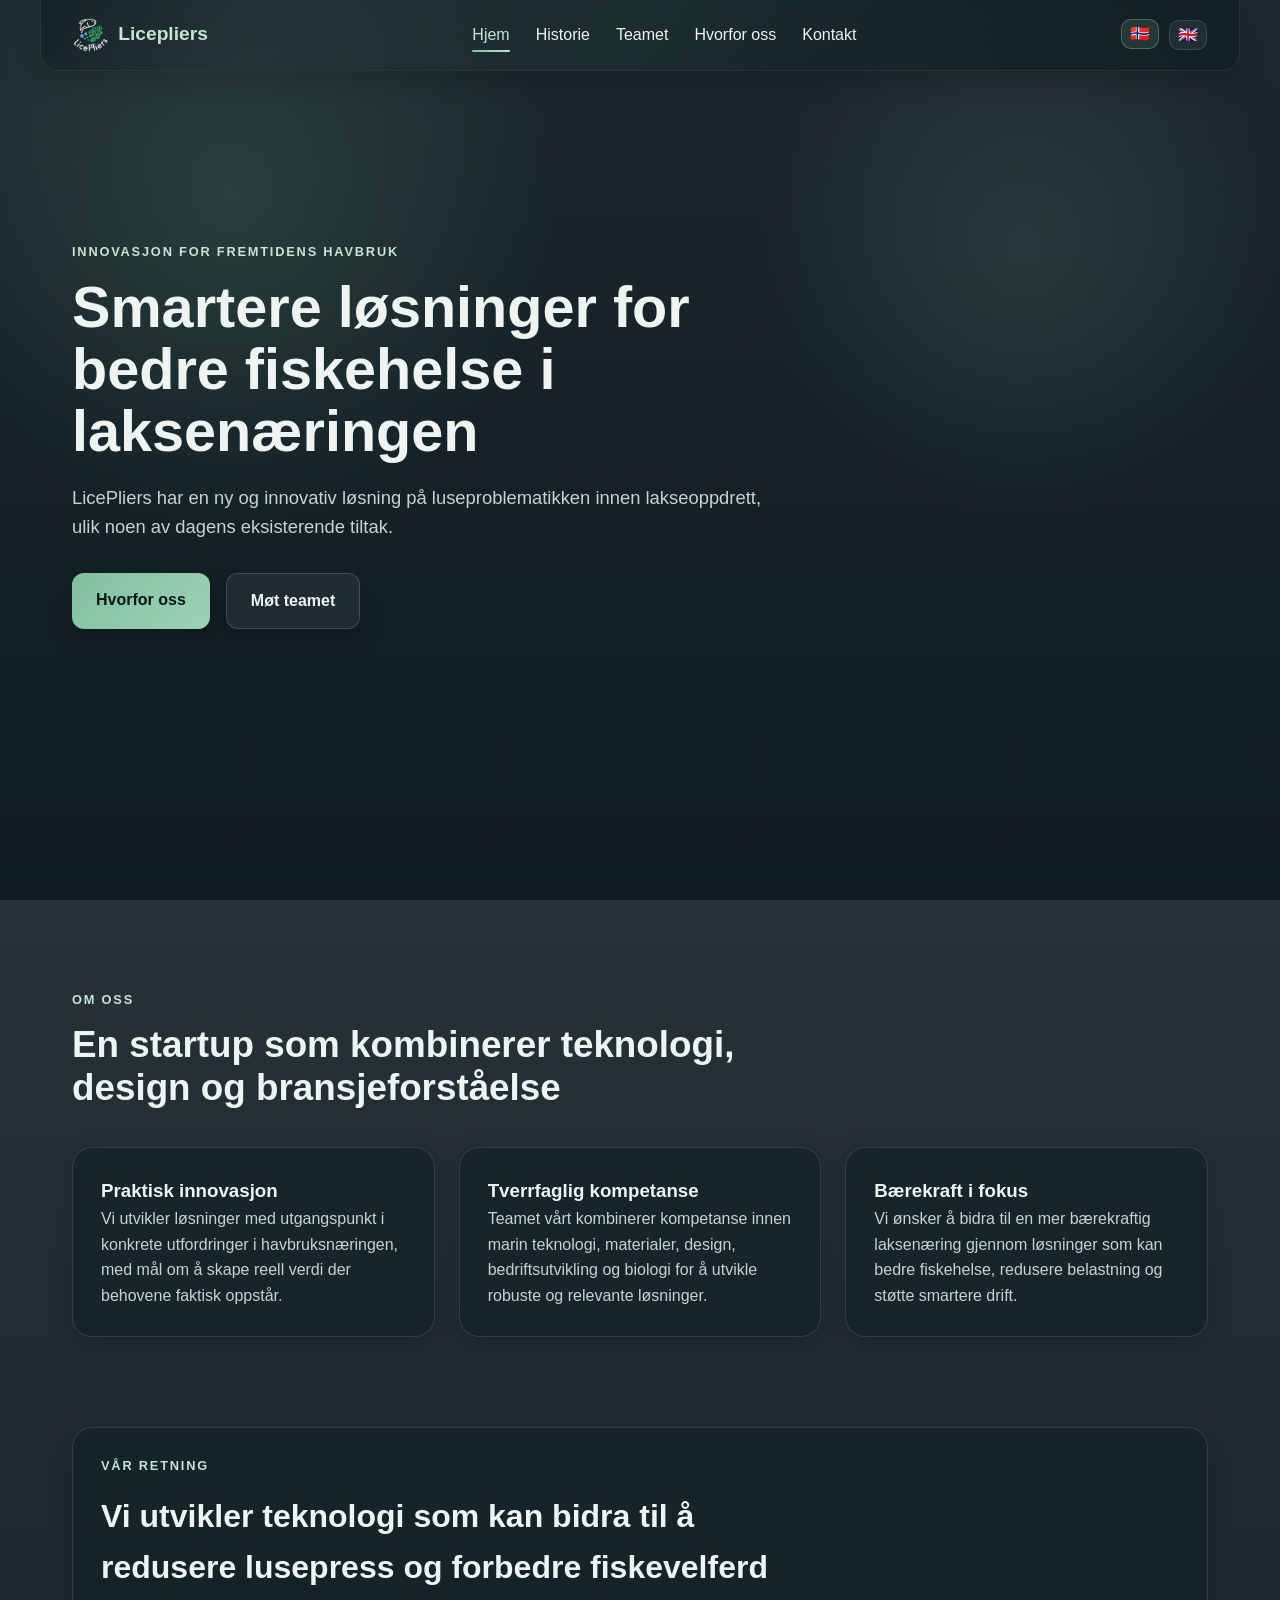
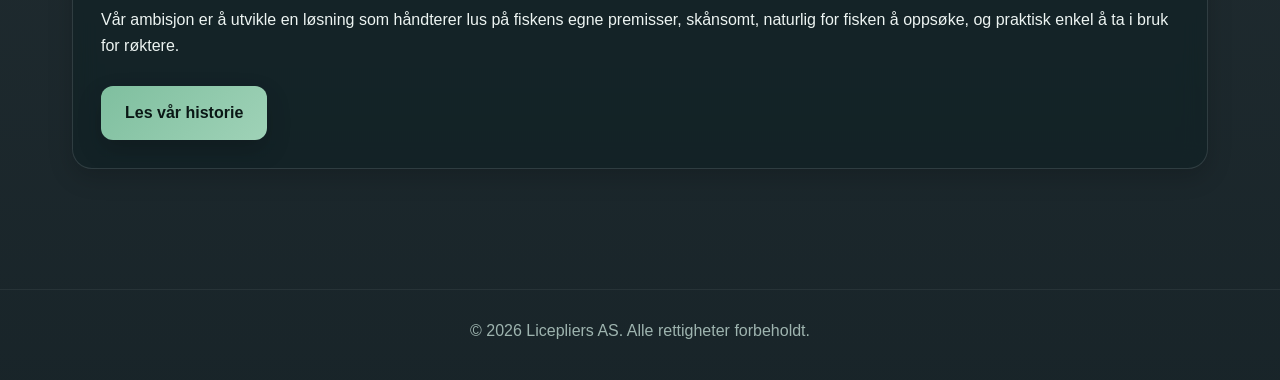
==== index.html @ d4cb088f "Add files via upload" ====
<!DOCTYPE html>
<html lang="no">
<head>
  <meta charset="UTF-8">
  <meta name="viewport" content="width=device-width, initial-scale=1.0">
  <title>LicePliers | Innovasjon i laksenæringen</title>
  <link rel="stylesheet" href="css/base.css">
  <link rel="stylesheet" href="css/navbar.css">
  <link rel="stylesheet" href="css/components.css">
  <link rel="stylesheet" href="css/pages.css">
  <link rel="stylesheet" href="css/responsive.css">
</head>
<body>
  <header class="hero">
    <nav class="navbar">
      <div class="logo">
        <img src="../bilder/LicePlies_white.png" alt="Licepliers logo">
        <span>Licepliers</span>
      </div>

      <ul class="nav-links">
        <li><a href="index.html" class="active" data-i18n="nav.home">Hjem</a></li>
        <li><a href="historie.html" data-i18n="nav.history">Historie</a></li>
        <li><a href="teamet.html" data-i18n="nav.team">Teamet</a></li>
        <li><a href="hvorfor-oss.html" data-i18n="nav.why">Hvorfor oss</a></li>
        <li><a href="kontakt.html" data-i18n="nav.contact">Kontakt</a></li>
      </ul>

      <div class="language-switch">
        <button type="button" class="lang-btn" data-lang="no" aria-label="Velg norsk">🇳🇴</button>
        <button type="button" class="lang-btn" data-lang="en" aria-label="Choose English">🇬🇧</button>
      </div>
    </nav>

    <div class="hero-overlay"></div>

    <div class="hero-content">
      <p class="eyebrow" data-i18n="home.eyebrow">Innovasjon for fremtidens havbruk</p>
      <h1 data-i18n="home.heroTitle">Smartere løsninger for bedre fiskehelse i laksenæringen</h1>
      <p class="lead" data-i18n="home.heroText">
        Licepliers utvikler løsninger som skal bidra til å redusere lusepress,
        styrke fiskevelferden og gi oppdrettsnæringen et mer effektivt, bærekraftig og enklere verktøy i praksis.
      </p>

      <div class="hero-buttons">
        <a href="hvorfor-oss.html" class="btn" data-i18n="home.heroBtnPrimary">Hvorfor oss</a>
        <a href="teamet.html" class="btn btn-secondary" data-i18n="home.heroBtnSecondary">Møt teamet</a>
      </div>
    </div>
  </header>

  <main>
    <section class="section intro-section">
      <div class="section-heading">
        <p class="section-tag" data-i18n="home.aboutTag">Om oss</p>
        <h2 data-i18n="home.aboutTitle">En startup som kombinerer teknologi, design og bransjeforståelse</h2>
      </div>

      <div class="card-grid">
        <article class="card">
          <h3 data-i18n="home.card1Title">Praktisk innovasjon</h3>
          <p data-i18n="home.card1Text">
            Vi utvikler løsninger med utgangspunkt i konkrete utfordringer i havbruksnæringen,
            med mål om å skape reell verdi der behovene faktisk oppstår.
          </p>
        </article>

        <article class="card">
          <h3 data-i18n="home.card2Title">Tverrfaglig kompetanse</h3>
          <p data-i18n="home.card2Text">
            Teamet vårt kombinerer kompetanse innen biologi, marin teknologi, materialteknikk og bedriftsutvikling for å utvikle robuste og relevante løsninger.
          </p>
        </article>

        <article class="card">
          <h3 data-i18n="home.card3Title">Bærekraft i fokus</h3>
          <p data-i18n="home.card3Text">
            Vi ønsker å bidra til en mer bærekraftig laksenæring gjennom løsninger
            som kan bedre fiskehelse, redusere belastning og støtte smartere drift.
          </p>
        </article>
      </div>
    </section>

    <section class="section highlight-section">
      <div class="highlight-box">
        <div>
          <p class="section-tag" data-i18n="home.directionTag">Vår retning</p>
          <h2 data-i18n="home.directionTitle">Vi utvikler teknologi som kan bidra til å redusere lusepress og forbedre fiskevelferd</h2>
          <p data-i18n="home.directionText">
            Vår ambisjon er å utvikle en løsning som håndterer lus på fiskens egne premisser, skånsomt, naturlig for fisken å oppsøke, og praktisk enkel å ta i bruk for røktere.
          </p>
        </div>
        <a href="historie.html" class="btn" data-i18n="home.directionBtn">Les vår historie</a>
      </div>
    </section>
  </main>

  <footer>
    <p data-i18n="footer.copy">© 2026 LicePliers AS. Alle rettigheter forbeholdt.</p>
  </footer>

  <script src="js/translations.js"></script>
  <script src="js/language-switcher.js"></script>
</body>
</html>
---- css/base.css ----
:root {
  --bg-dark: #08161b;
  --card: rgba(14, 31, 36, 0.55);
  --card-border: rgba(255, 255, 255, 0.12);
  --text-main: #edf4f2;
  --text-soft: #c6d4d0;
  --text-muted: #9eb4af;
  --accent: #7fbf9f;
  --accent-dark: #5f9f82;
  --accent-light: #c7e4d5;
  --shadow-soft: 0 8px 24px rgba(0, 0, 0, 0.18);
  --max-width: 1200px;
  --radius: 20px;
}

* {
  margin: 0;
  padding: 0;
  box-sizing: border-box;
}

html {
  scroll-behavior: smooth;
}

body {
  font-family: "Segoe UI", Arial, sans-serif;
  line-height: 1.6;
  color: var(--text-main);
  background:
    linear-gradient(rgba(5, 18, 23, 0.82), rgba(5, 18, 23, 0.92)),
    url("https://images.unsplash.com/photo-1500375592092-40eb2168fd21?auto=format&fit=crop&w=1600&q=80")
    center/cover no-repeat fixed;
}

a {
  text-decoration: none;
  color: inherit;
}
---- css/navbar.css ----
.navbar {
  position: sticky;
  top: 0;
  z-index: 1000;
  width: min(100%, var(--max-width));
  margin: 0 auto;
  padding: 18px 32px;
  display: flex;
  justify-content: space-between;
  align-items: center;
  background: rgba(10, 25, 30, 0.46);
  backdrop-filter: blur(16px);
  -webkit-backdrop-filter: blur(16px);
  border: 1px solid rgba(255, 255, 255, 0.08);
  border-top: none;
  border-radius: 0 0 18px 18px;
  box-shadow: 0 10px 25px rgba(0, 0, 0, 0.16);
  overflow: hidden;
}

.navbar::before {
  content: "";
  position: absolute;
  inset: 0;
  background: linear-gradient(
    120deg,
    transparent 0%,
    rgba(255, 255, 255, 0.05) 18%,
    rgba(127, 191, 159, 0.08) 50%,
    transparent 82%
  );
  pointer-events: none;
}

.logo {
  display: flex;
  align-items: center;
  gap: 10px;
  z-index: 1;
}

.logo img {
  height: 2.1em;
  width: auto;
  display: block;
}

.logo span {
  font-weight: 700;
  font-size: 1.2rem;
  color: var(--accent-light);
}

.nav-links {
  list-style: none;
  display: flex;
  gap: 26px;
  align-items: center;
  z-index: 1;
}

.nav-links a {
  color: var(--text-main);
  font-weight: 500;
  position: relative;
  padding: 4px 0;
  transition: color 0.25s ease;
}

.nav-links a:hover,
.nav-links a.active {
  color: var(--accent-light);
}

.nav-links a::after {
  content: "";
  position: absolute;
  left: 0;
  bottom: -5px;
  width: 0;
  height: 2px;
  border-radius: 999px;
  background: linear-gradient(to right, var(--accent), var(--accent-light));
  transition: width 0.3s ease;
}

.nav-links a:hover::after,
.nav-links a.active::after {
  width: 100%;
}

.language-switch {
  display: flex;
  gap: 10px;
  z-index: 1;
}

.lang-btn {
  border: 1px solid rgba(255, 255, 255, 0.14);
  background: rgba(255, 255, 255, 0.06);
  padding: 6px 8px;
  border-radius: 10px;
  cursor: pointer;
  font-size: 1rem;
  line-height: 1;
  transition: transform 0.2s ease, background 0.2s ease, border-color 0.2s ease;
}

.lang-btn:hover,
.lang-btn.active {
  transform: translateY(-1px);
  background: rgba(127, 191, 159, 0.14);
  border-color: rgba(199, 228, 213, 0.28);
}

@media (max-width: 768px) {
  .navbar {
    width: 100%;
    border-radius: 0;
  }
}
---- css/components.css ----
.btn {
  display: inline-block;
  padding: 14px 24px;
  border-radius: 12px;
  background: linear-gradient(135deg, var(--accent), #9fd2b7);
  color: #0a1715;
  font-weight: 700;
  transition: transform 0.22s ease;
  box-shadow: 0 10px 24px rgba(0, 0, 0, 0.18);
}

.btn:hover {
  transform: translateY(-2px);
}

.btn-secondary {
  background: rgba(255, 255, 255, 0.06);
  color: var(--text-main);
  border: 1px solid rgba(255, 255, 255, 0.16);
}

.card,
.team-card,
.reason-card,
.content-card,
.highlight-box {
  background: var(--card);
  border: 1px solid var(--card-border);
  border-radius: var(--radius);
  box-shadow: var(--shadow-soft);
  backdrop-filter: blur(12px);
  -webkit-backdrop-filter: blur(12px);
}

.card,
.reason-card,
.content-card,
.highlight-box {
  padding: 28px;
}

.team-card {
  padding: 0;
  overflow: hidden;
}

.team-flip-card {
  perspective: 1200px;
  height: 540px;
  cursor: pointer;
  transition: transform 0.25s ease, box-shadow 0.25s ease;
}

.team-flip-card:active {
  transform: scale(0.98);
}

.team-flip-card:hover {
  transform: translateY(-6px) scale(1.02);
  box-shadow:
    0 18px 40px rgba(0, 0, 0, 0.24),
    0 0 28px rgba(127, 191, 159, 0.12);
}

.team-card-inner {
  position: relative;
  width: 100%;
  min-height: 540px;
  height: 540px;
  max-height: 540px;
  transform-style: preserve-3d;
  transition: transform 0.7s ease;
}

.team-flip-card.is-flipped .team-card-inner {
  transform: rotateY(180deg);
}

.team-card-front,
.team-card-back {
  position: absolute;
  inset: 0;
  width: 100%;
  height: 100%;
  border-radius: var(--radius);
  overflow: hidden;
  backface-visibility: hidden;
  -webkit-backface-visibility: hidden;

  background: var(--card);
  border: 1px solid var(--card-border);
  box-shadow: var(--shadow-soft);
  backdrop-filter: blur(12px);
  -webkit-backdrop-filter: blur(12px);
}

.team-card-front {
  display: flex;
  flex-direction: column;
}

.team-card-back {
  transform: rotateY(180deg);
  display: flex;
  align-items: center;
  justify-content: center;
  background:
    linear-gradient(rgba(14, 31, 36, 0.92), rgba(14, 31, 36, 0.95)),
    radial-gradient(circle at top left, rgba(127, 191, 159, 0.10), transparent 35%);
}

.team-card-back .team-card-content {
  width: 100%;
}

.team-card-back p {
  margin-bottom: 12px;
  color: var(--text-soft);
}

.team-card-back a {
  color: var(--accent-light);
  word-break: break-word;
}

.team-card-back a:hover {
  text-decoration: underline;
}

.flip-hint {
  margin-top: 18px;
  font-size: 0.92rem;
  color: var(--accent-light);
  opacity: 0.9;
}

.flip-back-btn {
  margin-top: 18px;
  padding: 10px 16px;
  border: 1px solid rgba(255, 255, 255, 0.14);
  background: rgba(255, 255, 255, 0.06);
  color: var(--text-main);
  border-radius: 10px;
  cursor: pointer;
  font: inherit;
  transition: background 0.2s ease, transform 0.2s ease;
}

.flip-back-btn:hover {
  background: rgba(127, 191, 159, 0.12);
  transform: translateY(-1px);
}

.team-image {
  width: 100%;
  height: 260px;
  overflow: hidden;
}

.team-image img {
  width: 100%;
  height: 100%;
  object-fit: cover;
  object-position: center 30%;
  display: block;
}

.team-card-content {
  padding: 24px 24px 28px;
}

.role {
  color: var(--accent-light);
  font-weight: 600;
  margin-bottom: 12px;
}


.andreas-img {
  object-position: center 32%;
  transform: scale(0.98);
}

.oscar-img {
  object-position: center 38%;
  transform: scale(1.00);
}

.kristin-img {
  object-position: center 28%;
  transform: scale(1.00);
}

.alexander-img {
  object-position: center 34%;
  transform: scale(1.00);
}
---- css/pages.css ----
.hero {
  position: relative;
  min-height: 100vh;
  background:
    linear-gradient(rgba(5, 18, 23, 0.45), rgba(5, 18, 23, 0.72)),
    url("https://images.unsplash.com/photo-1500375592092-40eb2168fd21?auto=format&fit=crop&w=1600&q=80")
    center/cover no-repeat;
  display: flex;
  flex-direction: column;
}

.hero-overlay {
  position: absolute;
  inset: 0;
  background:
    radial-gradient(circle at 18% 22%, rgba(127, 191, 159, 0.16), transparent 26%),
    radial-gradient(circle at 80% 28%, rgba(199, 228, 213, 0.10), transparent 22%);
  pointer-events: none;
}

.hero-content {
  position: relative;
  z-index: 2;
  width: 100%;
  max-width: var(--max-width);
  margin: auto;
  padding: 0 32px 100px;
}

.eyebrow,
.section-tag {
  color: var(--accent-light);
  text-transform: uppercase;
  letter-spacing: 1.8px;
  font-size: 0.8rem;
  margin-bottom: 14px;
  font-weight: 700;
}

.hero-content h1 {
  max-width: 760px;
  font-size: 3.6rem;
  line-height: 1.08;
  margin-bottom: 20px;
}

.lead {
  max-width: 700px;
  font-size: 1.15rem;
  color: var(--text-soft);
  margin-bottom: 32px;
}

.hero-buttons {
  display: flex;
  gap: 16px;
  flex-wrap: wrap;
}

.section,
.page-content {
  width: 100%;
  max-width: var(--max-width);
  margin: 0 auto;
  padding: 90px 32px;
}

.section-heading {
  max-width: 760px;
  margin-bottom: 38px;
}

.section-heading h2,
.page-header h1,
.content-card h2 {
  line-height: 1.15;
}

.section-heading h2 {
  font-size: 2.3rem;
}

.page-header {
  margin-bottom: 40px;
}

.page-header h1 {
  font-size: 3rem;
  margin-bottom: 14px;
}

.page-header p,
.card p,
.reason-card p,
.content-card p {
  color: var(--text-soft);
}

.card-grid,
.team-grid,
.reason-grid,
.contact-layout {
  display: grid;
  gap: 24px;
}

.card-grid {
  grid-template-columns: repeat(auto-fit, minmax(260px, 1fr));
}

.team-grid {
  display: grid;
  grid-template-columns: repeat(auto-fit, minmax(240px, 1fr));
  gap: 24px;
  align-items: stretch;
}

.reason-grid {
  grid-template-columns: repeat(auto-fit, minmax(280px, 1fr));
}

.contact-layout {
  grid-template-columns: repeat(auto-fit, minmax(280px, 1fr));
}

.highlight-section {
  padding-top: 0;
}

.highlight-box {
  display: flex;
  justify-content: space-between;
  gap: 28px;
  align-items: center;
  flex-wrap: wrap;
}

.highlight-box h2 {
  font-size: 2rem;
  max-width: 700px;
  margin-bottom: 14px;
}

footer {
  text-align: center;
  padding: 28px 20px 36px;
  color: var(--text-muted);
  border-top: 1px solid rgba(255, 255, 255, 0.06);
  margin-top: 30px;
}
---- css/responsive.css ----
@media (max-width: 900px) {
  .hero-content h1 {
    font-size: 2.8rem;
  }

  .page-header h1 {
    font-size: 2.4rem;
  }

  .section-heading h2,
  .highlight-box h2 {
    font-size: 1.8rem;
  }
}

@media (max-width: 768px) {
  .navbar {
    padding: 18px 20px;
    border-radius: 0 0 16px 16px;
    flex-wrap: wrap;
    gap: 16px;
  }

  .nav-links {
    flex-wrap: wrap;
    gap: 14px 18px;
  }

  .hero-content {
    padding: 0 20px 70px;
  }

  .hero-content h1 {
    font-size: 2.2rem;
  }

  .lead {
    font-size: 1rem;
  }

  .section,
  .page-content {
    padding: 64px 20px;
  }

  .team-image {
    height: 220px;
  }
}

@media (max-width: 768px) {

  /* 🔹 Navbar struktur */
  .navbar {
    flex-direction: column;
    align-items: stretch;
    gap: 12px;
  }

  .logo {
    justify-content: center;
  }

  /* 🔹 Meny */
  .nav-links {
    justify-content: center;
    flex-wrap: wrap;
    gap: 10px 16px;
  }

  .nav-links li {
    flex: 0 0 auto;
  }

  /* 🔹 Språkvalg */
  .language-switch {
    justify-content: center;
    margin-top: 4px;
  }

  /* 🔹 Hero spacing */
  .hero-content {
    text-align: center;
  }

  .hero-buttons {
    justify-content: center;
  }

  /* 🔹 Kort spacing */
  .card-grid,
  .team-grid,
  .reason-grid {
    gap: 18px;
  }

  /* 🔹 Teamkort forbedring */
  .team-flip-card {
    min-height: 480px;
  }

  .team-card-inner {
    min-height: 480px;
  }

  /* 🔹 Mindre padding */
  .team-card-content {
    padding: 18px;
  }

  /* 🔹 Litt mindre bilde */
  .team-image {
    height: 200px;
  }
}
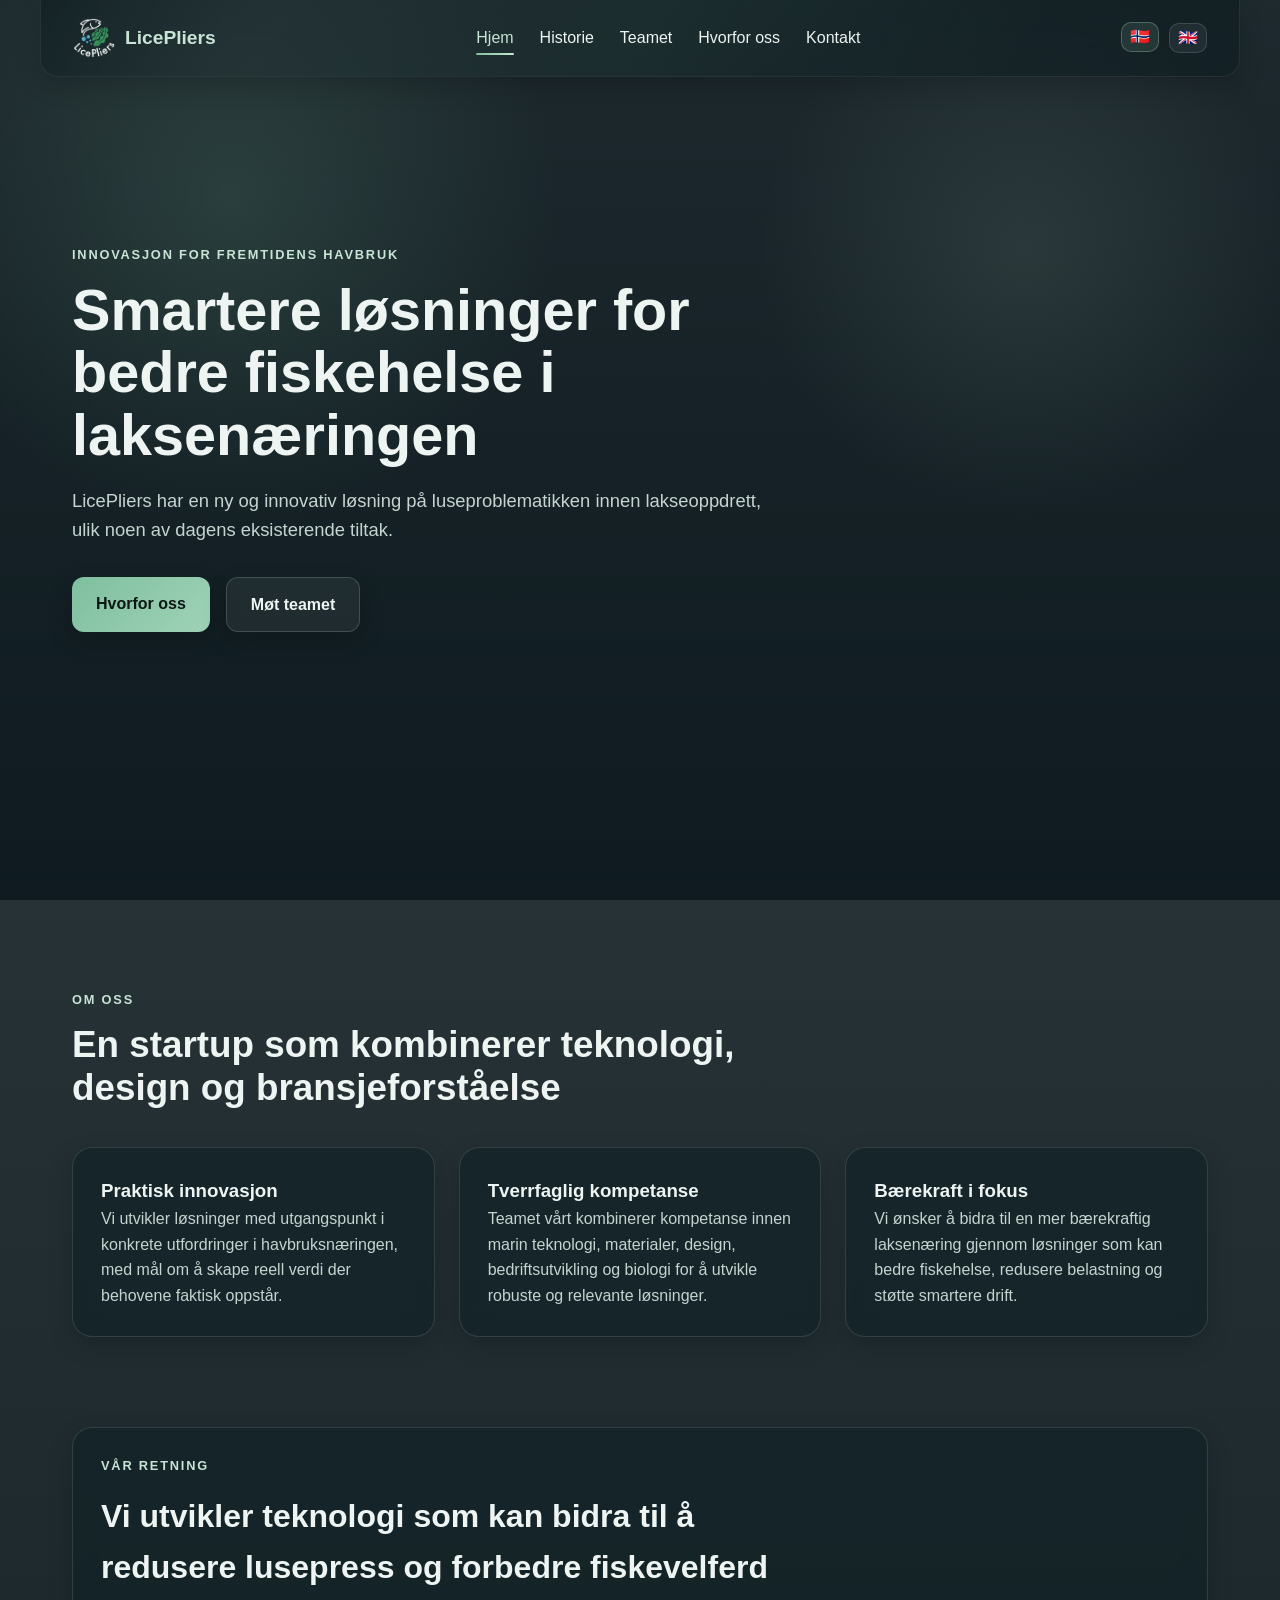
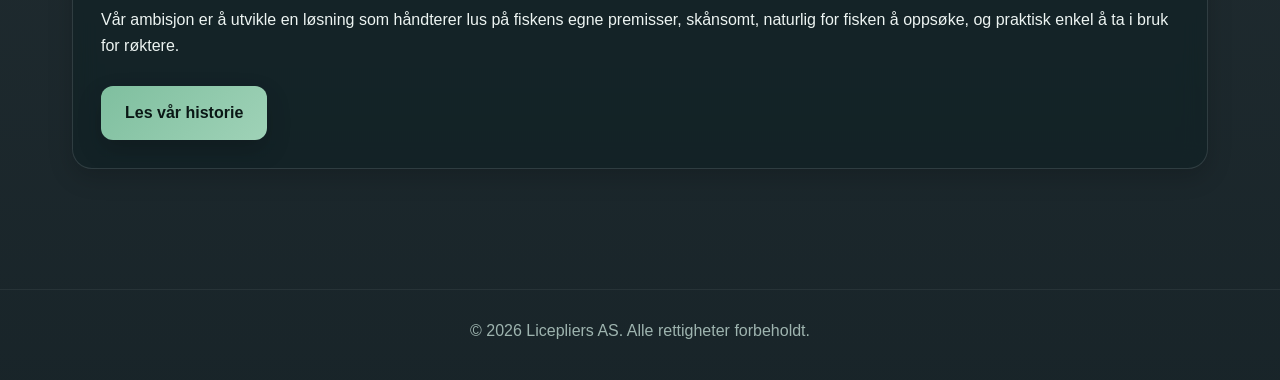
==== commit e572c4e2: "index.html" ====
--- a/index.html
+++ b/index.html
@@ -14,8 +14,8 @@
   <header class="hero">
     <nav class="navbar">
       <div class="logo">
-        <img src="../bilder/LicePlies_white.png" alt="Licepliers logo">
-        <span>Licepliers</span>
+        <img src="bilder/LicePlies_white.png" alt="Licepliers logo">
+        <span>LicePliers</span>
       </div>
 
       <ul class="nav-links">
@@ -103,4 +103,4 @@
   <script src="js/translations.js"></script>
   <script src="js/language-switcher.js"></script>
 </body>
-</html>+</html>
--- a/css/navbar.css
+++ b/css/navbar.css
@@ -40,7 +40,7 @@
 }
 
 .logo img {
-  height: 2.1em;
+  height: 2.5em;
   width: auto;
   display: block;
 }
@@ -118,4 +118,4 @@
     width: 100%;
     border-radius: 0;
   }
-}+}
--- a/css/components.css
+++ b/css/components.css
@@ -97,6 +97,7 @@
 .team-card-front {
   display: flex;
   flex-direction: column;
+  justify-content: flex-start;
 }
 
 .team-card-back {
@@ -153,8 +154,10 @@
 
 .team-image {
   width: 100%;
-  height: 260px;
+  height: 90%;
   overflow: hidden;
+  min-height: 170px;  
+  max-height: 170px;
 }
 
 .team-image img {
@@ -178,20 +181,16 @@
 
 .andreas-img {
   object-position: center 32%;
-  transform: scale(0.98);
 }
 
 .oscar-img {
   object-position: center 38%;
-  transform: scale(1.00);
 }
 
 .kristin-img {
   object-position: center 28%;
-  transform: scale(1.00);
 }
 
 .alexander-img {
-  object-position: center 34%;
-  transform: scale(1.00);
-}+  object-position: center 20%;
+}
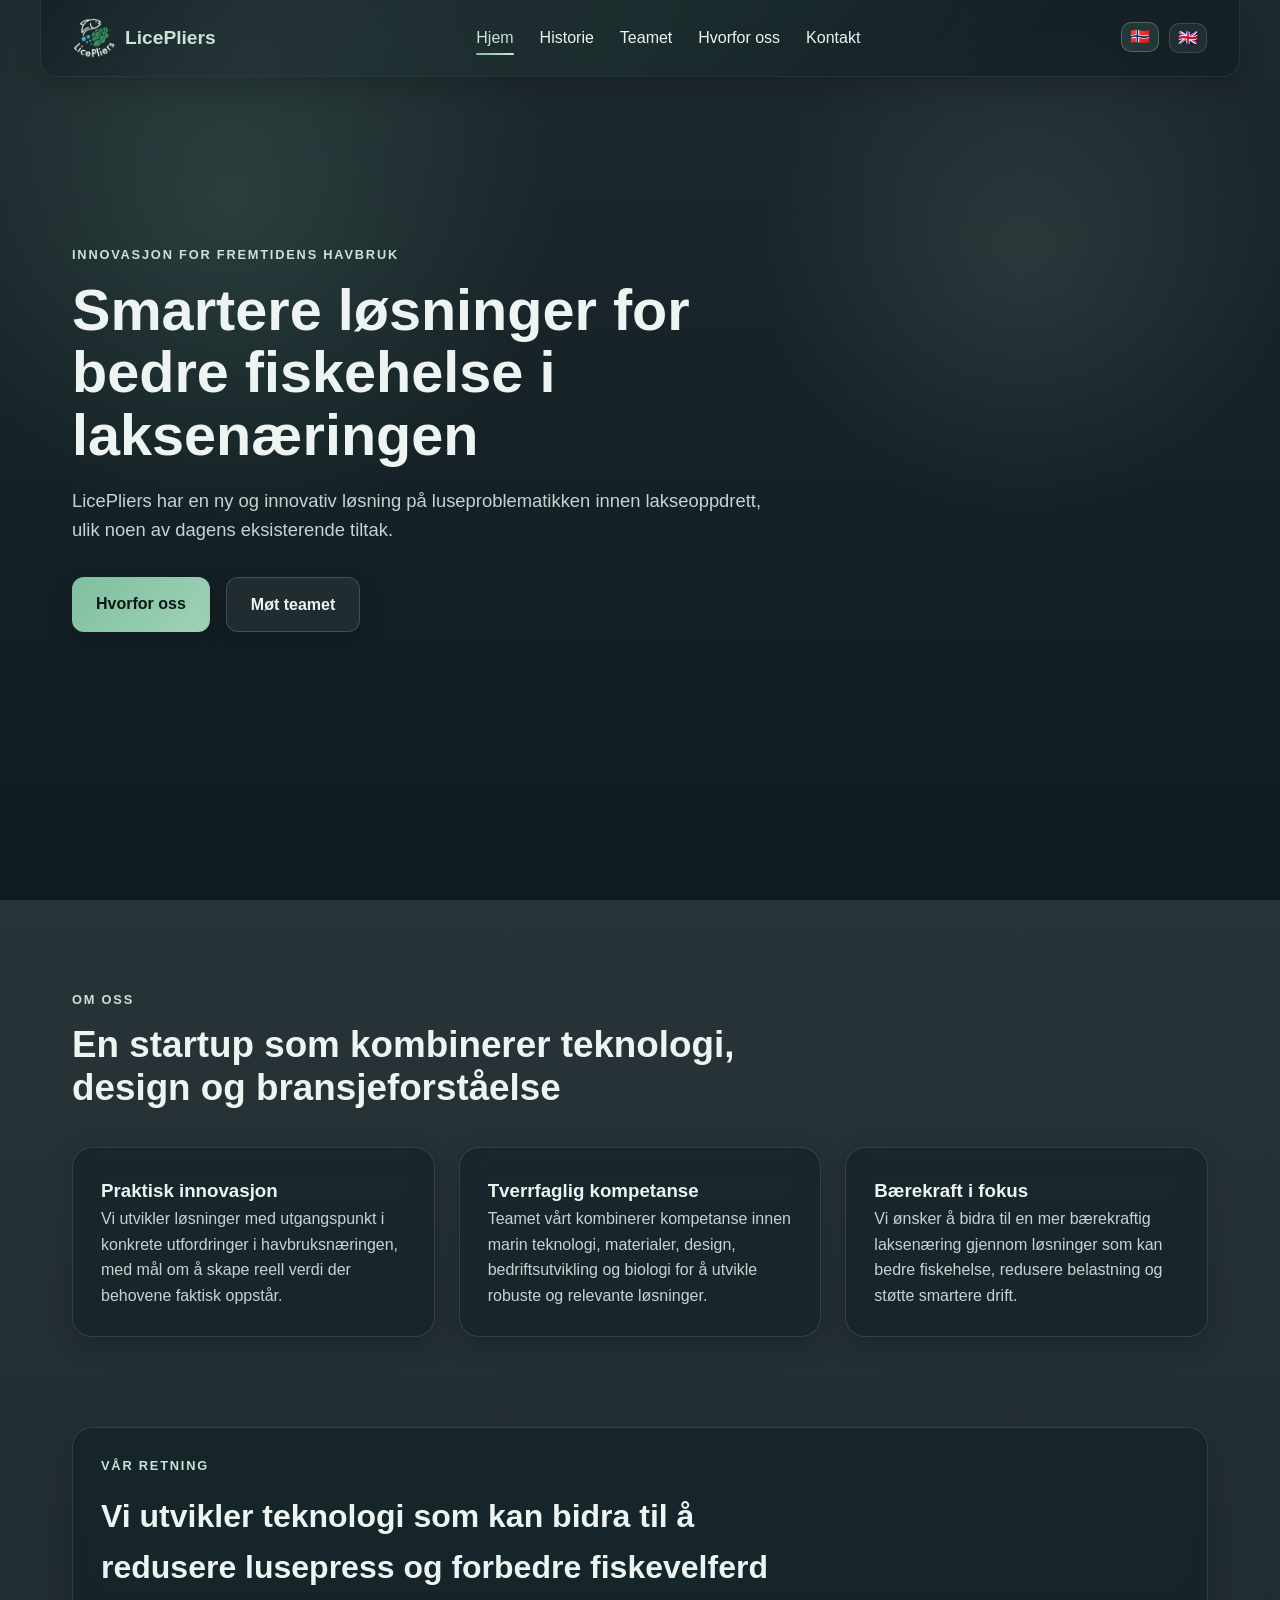
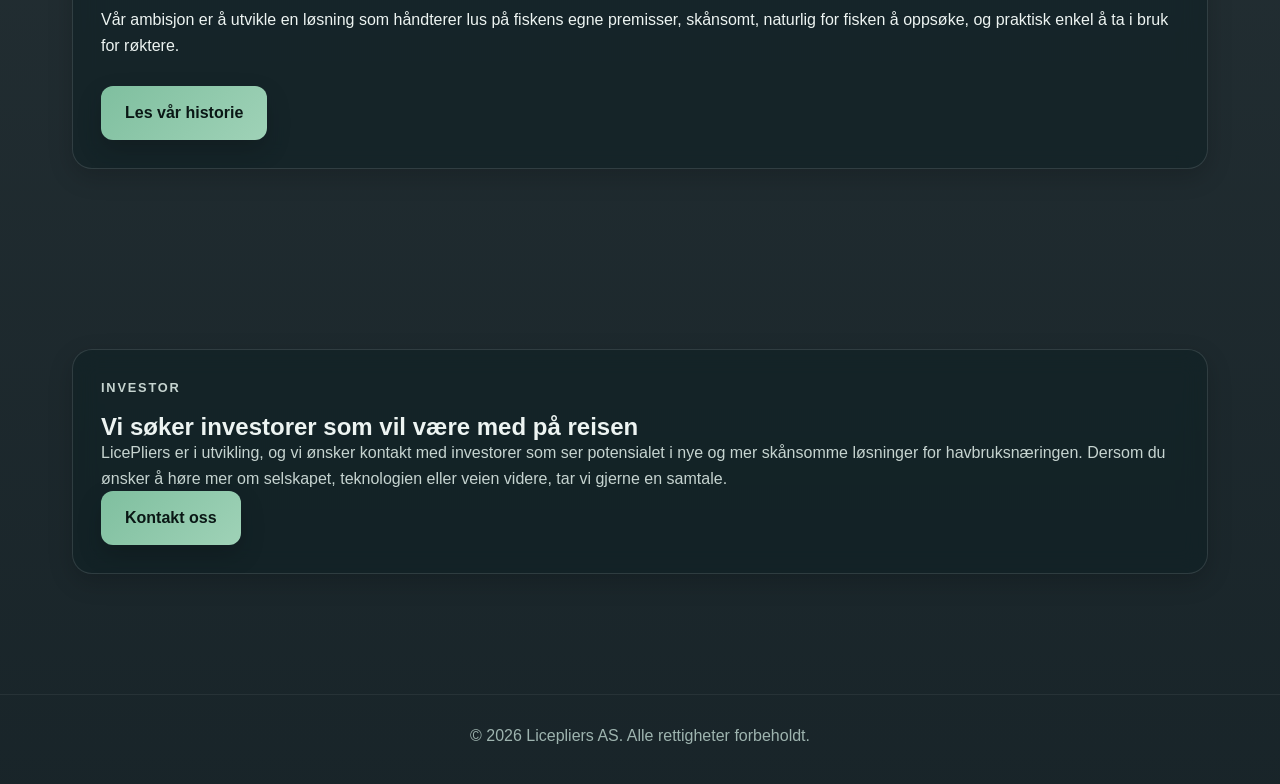
==== commit 236233a1: "index.html" ====
--- a/index.html
+++ b/index.html
@@ -94,6 +94,17 @@
         <a href="historie.html" class="btn" data-i18n="home.directionBtn">Les vår historie</a>
       </div>
     </section>
+
+    <section class="section">
+      <div class="content-card investor-card">
+        <p class="section-tag" data-i18n="home.investorTag">Investor</p>
+        <h2 data-i18n="home.investorTitle">Vi søker investorer som vil være med på reisen</h2>
+        <p data-i18n="home.investorText">
+          LicePliers er i utvikling, og vi ønsker kontakt med investorer som ser potensialet i nye og mer skånsomme løsninger for havbruksnæringen. Dersom du ønsker å høre mer om selskapet, teknologien eller veien videre, tar vi gjerne en samtale.
+        </p>
+        <a href="kontakt.html" class="btn" data-i18n="home.investorBtn">Kontakt oss</a>
+      </div>
+    </section>
   </main>
 
   <footer>
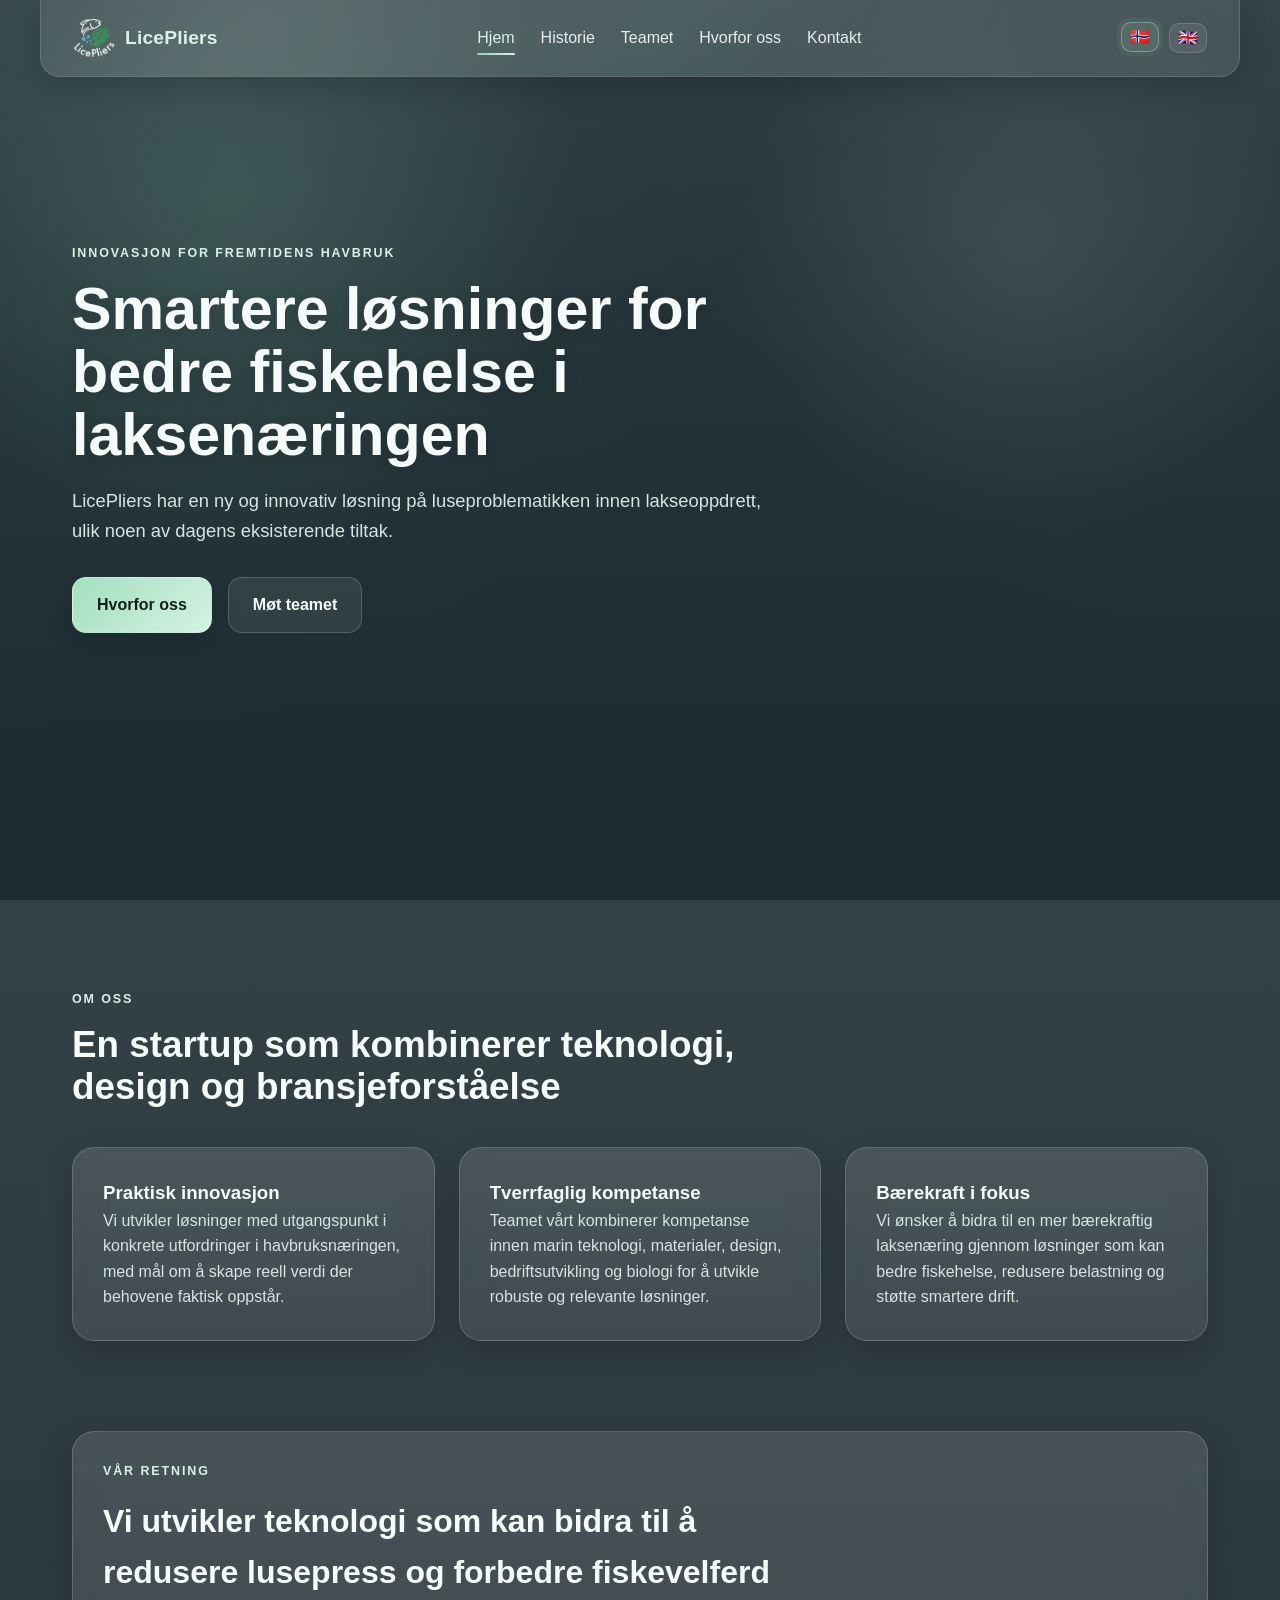
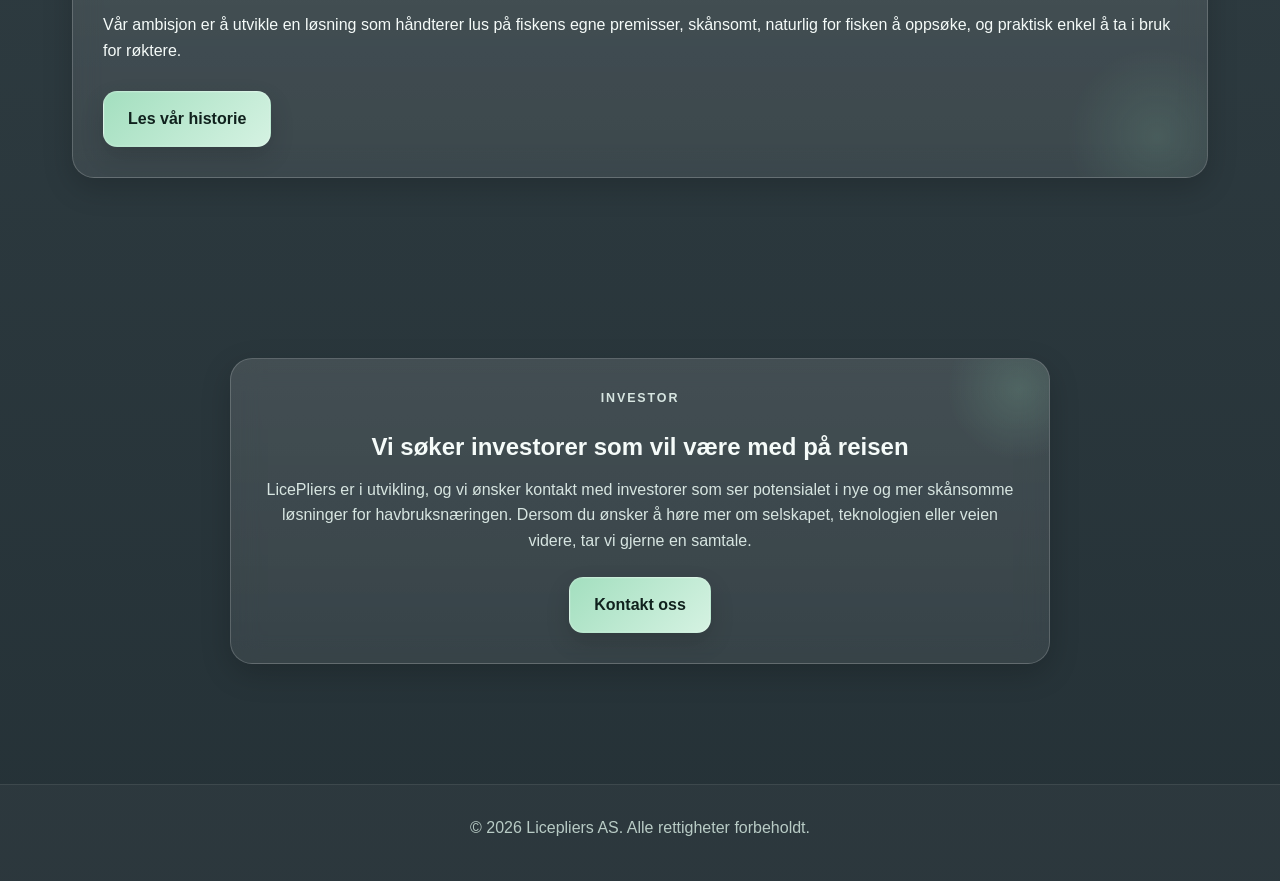
==== commit 07fc8e47: "index.html" ====
--- a/index.html
+++ b/index.html
@@ -4,6 +4,9 @@
   <meta charset="UTF-8">
   <meta name="viewport" content="width=device-width, initial-scale=1.0">
   <title>LicePliers | Innovasjon i laksenæringen</title>
+  <link rel="icon" type="image/png" sizes="32x32" href="bilder/LicePlies_original.png">
+  <link rel="icon" type="image/png" sizes="16x16" href="bilder/LicePlies_original.png">
+  <link rel="apple-touch-icon" href="bilder/LicePlies_original.png">
   <link rel="stylesheet" href="css/base.css">
   <link rel="stylesheet" href="css/navbar.css">
   <link rel="stylesheet" href="css/components.css">
--- a/css/base.css
+++ b/css/base.css
@@ -1,16 +1,20 @@
 :root {
-  --bg-dark: #08161b;
-  --card: rgba(14, 31, 36, 0.55);
-  --card-border: rgba(255, 255, 255, 0.12);
-  --text-main: #edf4f2;
-  --text-soft: #c6d4d0;
-  --text-muted: #9eb4af;
-  --accent: #7fbf9f;
-  --accent-dark: #5f9f82;
-  --accent-light: #c7e4d5;
-  --shadow-soft: 0 8px 24px rgba(0, 0, 0, 0.18);
+  --bg-dark: #102127;
+  --bg-deep: #0d1b21;
+  --card: rgba(255, 255, 255, 0.10);
+  --card-strong: rgba(255, 255, 255, 0.14);
+  --card-border: rgba(255, 255, 255, 0.18);
+  --text-main: #f5fbf9;
+  --text-soft: #d7e5e1;
+  --text-muted: #b8cbc5;
+  --accent: #8fd1af;
+  --accent-dark: #6fb792;
+  --accent-light: #d9f1e6;
+  --accent-glow: rgba(143, 209, 175, 0.22);
+  --shadow-soft: 0 10px 30px rgba(0, 0, 0, 0.18);
+  --shadow-premium: 0 18px 50px rgba(0, 0, 0, 0.20);
   --max-width: 1200px;
-  --radius: 20px;
+  --radius: 22px;
 }
 
 * {
@@ -28,12 +32,19 @@
   line-height: 1.6;
   color: var(--text-main);
   background:
-    linear-gradient(rgba(5, 18, 23, 0.82), rgba(5, 18, 23, 0.92)),
+    radial-gradient(circle at top left, rgba(160, 220, 195, 0.09), transparent 28%),
+    radial-gradient(circle at top right, rgba(210, 240, 225, 0.06), transparent 24%),
+    linear-gradient(rgba(16, 33, 39, 0.82), rgba(13, 27, 33, 0.90)),
     url("https://images.unsplash.com/photo-1500375592092-40eb2168fd21?auto=format&fit=crop&w=1600&q=80")
     center/cover no-repeat fixed;
+  min-height: 100vh;
 }
 
 a {
   text-decoration: none;
   color: inherit;
-}+}
+
+strong {
+  color: var(--text-main);
+}
--- a/css/navbar.css
+++ b/css/navbar.css
@@ -8,13 +8,13 @@
   display: flex;
   justify-content: space-between;
   align-items: center;
-  background: rgba(10, 25, 30, 0.46);
-  backdrop-filter: blur(16px);
-  -webkit-backdrop-filter: blur(16px);
-  border: 1px solid rgba(255, 255, 255, 0.08);
+  background: rgba(255, 255, 255, 0.10);
+  backdrop-filter: blur(18px);
+  -webkit-backdrop-filter: blur(18px);
+  border: 1px solid rgba(255, 255, 255, 0.14);
   border-top: none;
-  border-radius: 0 0 18px 18px;
-  box-shadow: 0 10px 25px rgba(0, 0, 0, 0.16);
+  border-radius: 0 0 20px 20px;
+  box-shadow: 0 12px 30px rgba(0, 0, 0, 0.16);
   overflow: hidden;
 }
 
@@ -25,9 +25,9 @@
   background: linear-gradient(
     120deg,
     transparent 0%,
-    rgba(255, 255, 255, 0.05) 18%,
-    rgba(127, 191, 159, 0.08) 50%,
-    transparent 82%
+    rgba(255, 255, 255, 0.08) 18%,
+    rgba(143, 209, 175, 0.10) 52%,
+    transparent 84%
   );
   pointer-events: none;
 }
@@ -49,6 +49,7 @@
   font-weight: 700;
   font-size: 1.2rem;
   color: var(--accent-light);
+  letter-spacing: 0.2px;
 }
 
 .nav-links {
@@ -64,12 +65,14 @@
   font-weight: 500;
   position: relative;
   padding: 4px 0;
-  transition: color 0.25s ease;
+  transition: color 0.25s ease, opacity 0.25s ease;
+  opacity: 0.92;
 }
 
 .nav-links a:hover,
 .nav-links a.active {
   color: var(--accent-light);
+  opacity: 1;
 }
 
 .nav-links a::after {
@@ -96,21 +99,22 @@
 }
 
 .lang-btn {
-  border: 1px solid rgba(255, 255, 255, 0.14);
-  background: rgba(255, 255, 255, 0.06);
+  border: 1px solid rgba(255, 255, 255, 0.16);
+  background: rgba(255, 255, 255, 0.08);
   padding: 6px 8px;
   border-radius: 10px;
   cursor: pointer;
   font-size: 1rem;
   line-height: 1;
-  transition: transform 0.2s ease, background 0.2s ease, border-color 0.2s ease;
+  transition: transform 0.2s ease, background 0.2s ease, border-color 0.2s ease, box-shadow 0.2s ease;
 }
 
 .lang-btn:hover,
 .lang-btn.active {
   transform: translateY(-1px);
-  background: rgba(127, 191, 159, 0.14);
-  border-color: rgba(199, 228, 213, 0.28);
+  background: rgba(143, 209, 175, 0.16);
+  border-color: rgba(217, 241, 230, 0.34);
+  box-shadow: 0 0 0 4px rgba(143, 209, 175, 0.08);
 }
 
 @media (max-width: 768px) {
--- a/css/components.css
+++ b/css/components.css
@@ -1,22 +1,34 @@
 .btn {
   display: inline-block;
   padding: 14px 24px;
-  border-radius: 12px;
-  background: linear-gradient(135deg, var(--accent), #9fd2b7);
-  color: #0a1715;
+  border-radius: 14px;
+  background: linear-gradient(135deg, #a3dfbf, #d5f2e2);
+  color: #10211d;
   font-weight: 700;
-  transition: transform 0.22s ease;
-  box-shadow: 0 10px 24px rgba(0, 0, 0, 0.18);
+  border: 1px solid rgba(255, 255, 255, 0.18);
+  transition: transform 0.22s ease, box-shadow 0.22s ease, filter 0.22s ease;
+  box-shadow:
+    0 10px 24px rgba(0, 0, 0, 0.14),
+    0 0 0 1px rgba(255, 255, 255, 0.08) inset;
 }
 
 .btn:hover {
   transform: translateY(-2px);
+  box-shadow:
+    0 16px 32px rgba(0, 0, 0, 0.18),
+    0 0 0 1px rgba(255, 255, 255, 0.10) inset;
+  filter: brightness(1.02);
 }
 
 .btn-secondary {
-  background: rgba(255, 255, 255, 0.06);
+  background: rgba(255, 255, 255, 0.08);
   color: var(--text-main);
-  border: 1px solid rgba(255, 255, 255, 0.16);
+  border: 1px solid rgba(255, 255, 255, 0.18);
+  box-shadow: none;
+}
+
+.btn-secondary:hover {
+  background: rgba(255, 255, 255, 0.12);
 }
 
 .card,
@@ -24,19 +36,32 @@
 .reason-card,
 .content-card,
 .highlight-box {
-  background: var(--card);
+  background: linear-gradient(
+    180deg,
+    rgba(255, 255, 255, 0.12),
+    rgba(255, 255, 255, 0.08)
+  );
   border: 1px solid var(--card-border);
   border-radius: var(--radius);
   box-shadow: var(--shadow-soft);
-  backdrop-filter: blur(12px);
-  -webkit-backdrop-filter: blur(12px);
+  backdrop-filter: blur(14px);
+  -webkit-backdrop-filter: blur(14px);
 }
 
 .card,
 .reason-card,
 .content-card,
 .highlight-box {
-  padding: 28px;
+  padding: 30px;
+}
+
+.card:hover,
+.reason-card:hover,
+.content-card:hover {
+  box-shadow: var(--shadow-premium);
+  transform: translateY(-2px);
+  transition: transform 0.25s ease, box-shadow 0.25s ease, border-color 0.25s ease;
+  border-color: rgba(217, 241, 230, 0.22);
 }
 
 .team-card {
@@ -56,10 +81,10 @@
 }
 
 .team-flip-card:hover {
-  transform: translateY(-6px) scale(1.02);
+  transform: translateY(-6px) scale(1.015);
   box-shadow:
-    0 18px 40px rgba(0, 0, 0, 0.24),
-    0 0 28px rgba(127, 191, 159, 0.12);
+    0 20px 45px rgba(0, 0, 0, 0.22),
+    0 0 30px rgba(143, 209, 175, 0.10);
 }
 
 .team-card-inner {
@@ -86,12 +111,15 @@
   overflow: hidden;
   backface-visibility: hidden;
   -webkit-backface-visibility: hidden;
-
-  background: var(--card);
+  background: linear-gradient(
+    180deg,
+    rgba(255, 255, 255, 0.12),
+    rgba(255, 255, 255, 0.08)
+  );
   border: 1px solid var(--card-border);
   box-shadow: var(--shadow-soft);
-  backdrop-filter: blur(12px);
-  -webkit-backdrop-filter: blur(12px);
+  backdrop-filter: blur(14px);
+  -webkit-backdrop-filter: blur(14px);
 }
 
 .team-card-front {
@@ -106,8 +134,8 @@
   align-items: center;
   justify-content: center;
   background:
-    linear-gradient(rgba(14, 31, 36, 0.92), rgba(14, 31, 36, 0.95)),
-    radial-gradient(circle at top left, rgba(127, 191, 159, 0.10), transparent 35%);
+    linear-gradient(rgba(24, 46, 52, 0.92), rgba(17, 34, 40, 0.95)),
+    radial-gradient(circle at top left, rgba(143, 209, 175, 0.12), transparent 35%);
 }
 
 .team-card-back .team-card-content {
@@ -132,23 +160,24 @@
   margin-top: 18px;
   font-size: 0.92rem;
   color: var(--accent-light);
-  opacity: 0.9;
+  opacity: 0.95;
 }
 
 .flip-back-btn {
   margin-top: 18px;
   padding: 10px 16px;
-  border: 1px solid rgba(255, 255, 255, 0.14);
-  background: rgba(255, 255, 255, 0.06);
+  border: 1px solid rgba(255, 255, 255, 0.16);
+  background: rgba(255, 255, 255, 0.08);
   color: var(--text-main);
   border-radius: 10px;
   cursor: pointer;
   font: inherit;
-  transition: background 0.2s ease, transform 0.2s ease;
+  transition: background 0.2s ease, transform 0.2s ease, border-color 0.2s ease;
 }
 
 .flip-back-btn:hover {
-  background: rgba(127, 191, 159, 0.12);
+  background: rgba(143, 209, 175, 0.14);
+  border-color: rgba(217, 241, 230, 0.26);
   transform: translateY(-1px);
 }
 
@@ -156,7 +185,7 @@
   width: 100%;
   height: 90%;
   overflow: hidden;
-  min-height: 170px;  
+  min-height: 170px;
   max-height: 170px;
 }
 
@@ -178,7 +207,6 @@
   margin-bottom: 12px;
 }
 
-
 .andreas-img {
   object-position: center 32%;
 }
--- a/css/pages.css
+++ b/css/pages.css
@@ -2,7 +2,7 @@
   position: relative;
   min-height: 100vh;
   background:
-    linear-gradient(rgba(5, 18, 23, 0.45), rgba(5, 18, 23, 0.72)),
+    linear-gradient(rgba(16, 33, 39, 0.38), rgba(16, 33, 39, 0.68)),
     url("https://images.unsplash.com/photo-1500375592092-40eb2168fd21?auto=format&fit=crop&w=1600&q=80")
     center/cover no-repeat;
   display: flex;
@@ -13,8 +13,9 @@
   position: absolute;
   inset: 0;
   background:
-    radial-gradient(circle at 18% 22%, rgba(127, 191, 159, 0.16), transparent 26%),
-    radial-gradient(circle at 80% 28%, rgba(199, 228, 213, 0.10), transparent 22%);
+    radial-gradient(circle at 18% 22%, rgba(143, 209, 175, 0.18), transparent 28%),
+    radial-gradient(circle at 80% 28%, rgba(217, 241, 230, 0.10), transparent 24%),
+    linear-gradient(to bottom, rgba(255, 255, 255, 0.02), transparent 45%);
   pointer-events: none;
 }
 
@@ -31,17 +32,18 @@
 .section-tag {
   color: var(--accent-light);
   text-transform: uppercase;
-  letter-spacing: 1.8px;
-  font-size: 0.8rem;
+  letter-spacing: 1.9px;
+  font-size: 0.78rem;
   margin-bottom: 14px;
   font-weight: 700;
 }
 
 .hero-content h1 {
   max-width: 760px;
-  font-size: 3.6rem;
-  line-height: 1.08;
+  font-size: 3.7rem;
+  line-height: 1.06;
   margin-bottom: 20px;
+  text-shadow: 0 3px 14px rgba(0, 0, 0, 0.18);
 }
 
 .lead {
@@ -133,6 +135,18 @@
   gap: 28px;
   align-items: center;
   flex-wrap: wrap;
+  position: relative;
+  overflow: hidden;
+}
+
+.highlight-box::after {
+  content: "";
+  position: absolute;
+  inset: auto -40px -50px auto;
+  width: 180px;
+  height: 180px;
+  background: radial-gradient(circle, rgba(143, 209, 175, 0.14), transparent 70%);
+  pointer-events: none;
 }
 
 .highlight-box h2 {
@@ -141,10 +155,55 @@
   margin-bottom: 14px;
 }
 
+.investor-card {
+  text-align: center;
+  max-width: 820px;
+  margin: 0 auto;
+  position: relative;
+  overflow: hidden;
+}
+
+.investor-card::before,
+.investor-contact-card::before {
+  content: "";
+  position: absolute;
+  top: -40px;
+  right: -40px;
+  width: 140px;
+  height: 140px;
+  background: radial-gradient(circle, rgba(143, 209, 175, 0.18), transparent 72%);
+  pointer-events: none;
+}
+
+.investor-card h2 {
+  margin-bottom: 16px;
+}
+
+.investor-card p {
+  margin-bottom: 24px;
+}
+
+.investor-contact-card {
+  text-align: center;
+  max-width: 900px;
+  margin: 0 auto 32px;
+  position: relative;
+  overflow: hidden;
+}
+
+.investor-contact-card h2 {
+  margin-bottom: 16px;
+}
+
+.investor-contact-card p {
+  margin-bottom: 24px;
+}
+
 footer {
   text-align: center;
-  padding: 28px 20px 36px;
+  padding: 30px 20px 40px;
   color: var(--text-muted);
-  border-top: 1px solid rgba(255, 255, 255, 0.06);
+  border-top: 1px solid rgba(255, 255, 255, 0.08);
   margin-top: 30px;
-}+  background: rgba(255, 255, 255, 0.03);
+}
--- a/css/responsive.css
+++ b/css/responsive.css
@@ -49,8 +49,6 @@
 }
 
 @media (max-width: 768px) {
-
-  /* 🔹 Navbar struktur */
   .navbar {
     flex-direction: column;
     align-items: stretch;
@@ -61,7 +59,6 @@
     justify-content: center;
   }
 
-  /* 🔹 Meny */
   .nav-links {
     justify-content: center;
     flex-wrap: wrap;
@@ -72,13 +69,11 @@
     flex: 0 0 auto;
   }
 
-  /* 🔹 Språkvalg */
   .language-switch {
     justify-content: center;
     margin-top: 4px;
   }
 
-  /* 🔹 Hero spacing */
   .hero-content {
     text-align: center;
   }
@@ -87,14 +82,12 @@
     justify-content: center;
   }
 
-  /* 🔹 Kort spacing */
   .card-grid,
   .team-grid,
   .reason-grid {
     gap: 18px;
   }
 
-  /* 🔹 Teamkort forbedring */
   .team-flip-card {
     min-height: 480px;
   }
@@ -103,13 +96,11 @@
     min-height: 480px;
   }
 
-  /* 🔹 Mindre padding */
   .team-card-content {
     padding: 18px;
   }
 
-  /* 🔹 Litt mindre bilde */
   .team-image {
     height: 200px;
   }
-}+}
